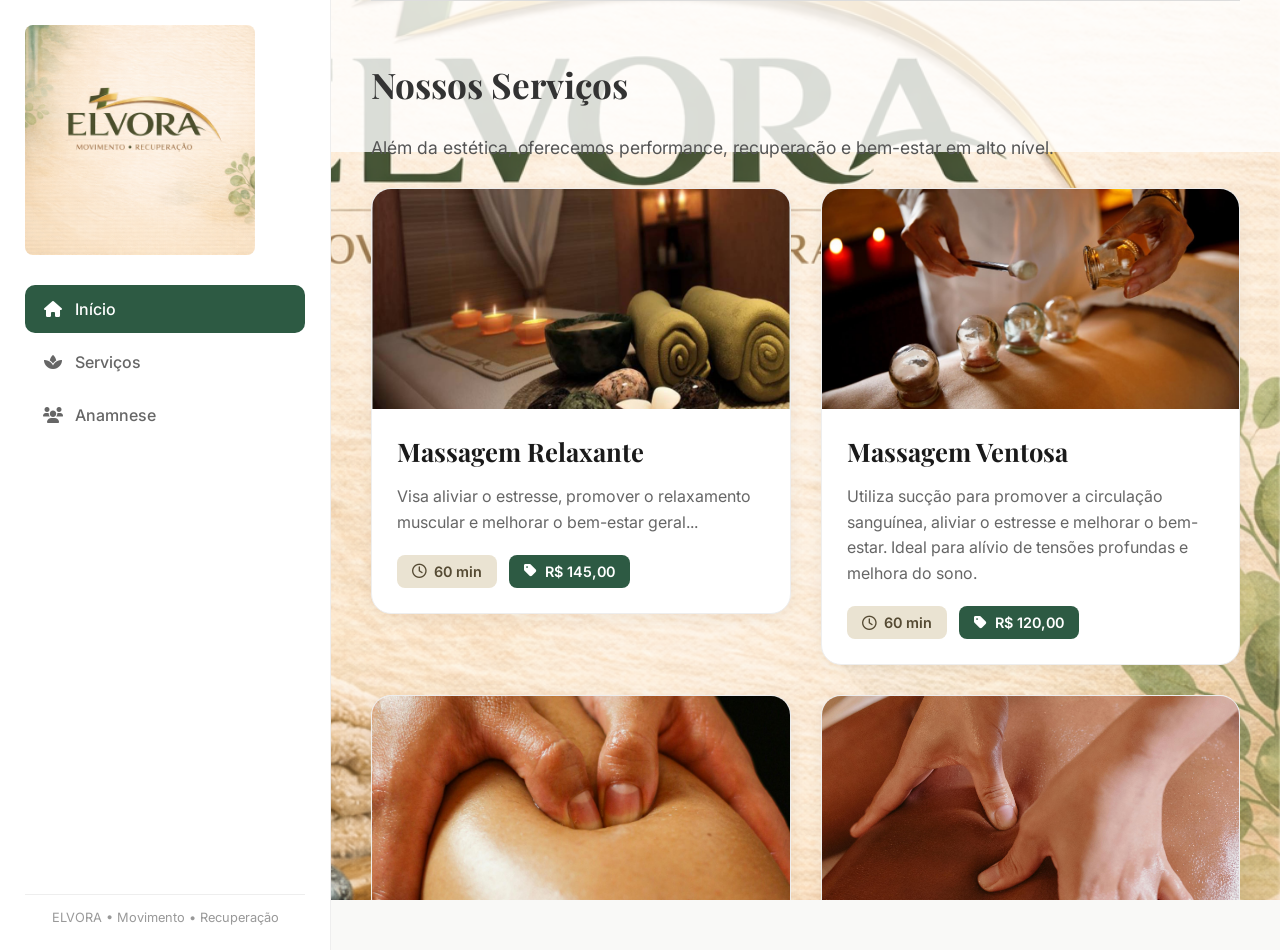
==== elvora Subir/Anamnese.html @ e9a08133 "Add files via upload" ====
﻿<!DOCTYPE html>
<html lang="pt-br">
<head>
    <meta charset="UTF-8">
    <meta name="viewport" content="width=device-width, initial-scale=1.0">
    <title>Anamnese ELVORA 2.0</title>

    <link href="https://fonts.googleapis.com/css2?family=Inter:wght@300;400;600&family=Playfair+Display:wght@700&display=swap" rel="stylesheet">
    <link rel="stylesheet" href="https://cdnjs.cloudflare.com/ajax/libs/font-awesome/6.0.0/css/all.min.css">
    <link rel="stylesheet" href="css/anamnese.css">
</head>
<body>

    <!-- MENU LATERAL -->
    <nav>
        <img src="Imagem/Logo.png" class="logo-sidebar" alt="Elvora">
            <a href="index.html" class="menu-item"><i class="fas fa-home"></i> Início</a>
            <a href="Anamnese.html" class="menu-item active"><i class="fas fa-users"></i> Anamnese</a>
        <div style="margin-top: auto; font-size: 0.7rem; color: #999; text-align: center;">ELVORA • Movimento • Recuperação</div>
    </nav>

    <main>
        <div class="container">
            <h1>Anamnese <span style="font-weight: 300; opacity: 0.5;">Inteligente</span></h1>

            <form id="anamneseForm">
                <div class="form-card">
                    <h2>Identificação</h2>
                    <div class="grid-2">
                        <div class="input-group">
                            <label>Nome Completo:</label>
                            <input type="text" name="nome" placeholder="Digite o nome do paciente" required>
                        </div>
                        <div class="input-group">
                            <label>Gênero:</label>
                            <select id="generoSelect" name="genero" onchange="atualizarImagemCorpo()">
                                <option value="masculino">Masculino</option>
                                <option value="feminino">Feminino</option>
                            </select>
                        </div>
                    </div>

                
                                  
                    <div class="grid-2">
                        <div class="input-group">
                            <label>Email:</label>
                            <input type="email" name="email" placeholder="Digite o email do paciente" required>
                        </div>
                        <div class="input-group">
                            <label>Telefone:</label>
                            <input type="tel" name="telefone" placeholder="Digite o telefone do paciente" required>
                        </div>
                    </div>


                                  
                    <div class="grid-2">    
                        <div class="input-group">
                            <label>Idade:</label>
                            <input type="number" name="idade" placeholder="Digite a idade do paciente">  
                            <p style="font-size: 0.8rem; color: #666; margin-top: 5px;">Menores de 18 anos, é obrigatório a presença dos responsáveis.</p>
                        </div>
                    </div>
                </div>  
                
                     <div></div>

                <!-- QUESTIONÁRIO DE SAÚDE (RESTAURADO) -->
                <div class="form-card">
                    <h2>Saúde e Condições</h2>

                    <div> 
                        <!-- NOVA SEÇÃO: HISTÓRICO MÉDICO ADAPTADA -->
<div class="form-card">
    <h2>Histórico e Cuidados Especiais</h2>

    <div class="input-group">
        <label>Você tem alguma condição médica pré-existente?</label>
        <div class="grid-2" style="margin-bottom: 15px;">
            <label class="checkbox-item">
                <input type="radio" name="condicao_medica" value="sim"> Sim
            </label>
            <label class="checkbox-item">
                <input type="radio" name="condicao_medica" value="nao"> Não
                
            </label>
        </div>
    </div>

    

    <div class="input-group">
        <label>Se sim, por favor, descreva sua condição médica:</label>
        <textarea name="descricao_condicao_medica" rows="3" placeholder="Descreva sua condição médica aqui..."></textarea>
         
    </div>

    <div class="grid-2" style="margin-top: 20px;">
        <div class="input-group">
            <label>Você está grávida?</label>
            <div class="grid-2">
                <label class="checkbox-item">
                    <input type="radio" name="gravidez" value="sim"> Sim
                </label>
                <label class="checkbox-item">
                    <input type="radio" name="gravidez" value="nao" checked> Não
                </label>
            </div>
        </div>

        <div class="input-group">
            <label>Tem alergia a óleos ou cremes?</label>
            <div class="grid-2">
                <label class="checkbox-item">
                    <input type="radio" name="alergias" value="sim"> Sim
                </label>
                <label class="checkbox-item">
                    <input type="radio" name="alergias" value="nao" checked> Não
                </label>
            </div>
        </div>
    </div>
</div>


                    </div>
                    
                    <div class="section-title">MUSCULAR / ÓSSEO</div>
                    <div class="checkbox-grid">
                        <label class="checkbox-item"><input type="checkbox"> Tendinite ou Bursite</label>
                        <label class="checkbox-item"><input type="checkbox"> Artrite ou Gota</label>
                        <label class="checkbox-item"><input type="checkbox"> Fibromialgia</label>
                        <label class="checkbox-item"><input type="checkbox"> Osteoporose</label>
                        <label class="checkbox-item"><input type="checkbox"> Hérnia de Disco</label>
                        <label class="checkbox-item"><input type="checkbox"> Nenhuma das opções acima</label>
                    </div>

                    <div class="section-title">SISTEMA NERVOSO</div>
                    <div class="checkbox-grid">
                        <label class="checkbox-item"><input type="checkbox"> Herpes Zoster</label>
                        <label class="checkbox-item"><input type="checkbox"> Dor de cabeça</label>
                        <label class="checkbox-item"><input type="checkbox"> Dor Crônica</label>
                        <label class="checkbox-item"><input type="checkbox"> Esclerose múltipla</label>
                        <label class="checkbox-item"><input type="checkbox"> Parkinson / Lúpus</label>
                    </div>

                    <div class="section-title">EMOCIONAL / MENTAL</div>
                    <div class="checkbox-grid">
                        <label class="checkbox-item"><input type="checkbox"> Ansiedade / Estresse</label>
                        <label class="checkbox-item"><input type="checkbox"> Depressão</label>
                        <label class="checkbox-item"><input type="checkbox"> Distúrbios alimentares</label>
                    </div>

                    <div class="section-title">CIRCULATÓRIO</div>
                    <div class="checkbox-grid">
                        <label class="checkbox-item"><input type="checkbox"> Pressão alta</label>
                        <label class="checkbox-item"><input type="checkbox"> Linfodema ou Edemas</label>
                        <label class="checkbox-item"><input type="checkbox"> Trombose ou Embolia</label>
                    </div>
                </div>

                <div class="form-card">
                    <h2>Mapa Corporal</h2>
                    <p style="color: #666; margin-bottom: 25px;">Toque diretamente no boneco para indicar os pontos de dor ou tensão.</p>
                    
                    <div class="map-section">
                        <div class="view-selector">
                            <button type="button" id="btnFrente" class="view-btn active" onclick="trocarVista('frente')">Frente</button>
                            <button type="button" id="btnCostas" class="view-btn" onclick="trocarVista('costas')">Costas</button>
                        </div>

                        <div class="body-map-container" id="mapaContainer">
                            <img src="Imagem/Corpo masculino frente.png" id="imgBoneco" class="body-image">
                            
                            <!-- PONTOS FRENTE -->
                            <div class="hotspot frente" data-area="Pescoço" data-side="Frente" onclick="togglePonto(this)"></div>
                            <div class="hotspot frente" data-area="Ombro D" data-side="Frente" onclick="togglePonto(this)"></div>
                            <div class="hotspot frente" data-area="Ombro E" data-side="Frente" onclick="togglePonto(this)"></div>                            
                            <div class="hotspot frente" data-area="Abdômen" data-side="Frente" onclick="togglePonto(this)"></div>
                            <div class="hotspot frente" data-area="Braço D" data-side="Frente" onclick="togglePonto(this)"></div>
                            <div class="hotspot frente" data-area="Braço E" data-side="Frente" onclick="togglePonto(this)"></div>
                            <div class="hotspot frente" data-area="Quadríceps D" data-side="Frente" onclick="togglePonto(this)"></div>
                            <div class="hotspot frente" data-area="Quadríceps E" data-side="Frente" onclick="togglePonto(this)"></div>
                            <div class="hotspot frente" data-area="Mão D" data-side="Frente" onclick="togglePonto(this)"></div>
                            <div class="hotspot frente" data-area="Mão E" data-side="Frente" onclick="togglePonto(this)"></div>
                            <div class="hotspot frente" data-area="Pé D" data-side="Frente" onclick="togglePonto(this)"></div>
                            <div class="hotspot frente" data-area="Pé E" data-side="Frente" onclick="togglePonto(this)"></div>

                            <!-- PONTOS COSTAS (Iniciam escondidos via JS) -->
                            <div class="hotspot costas" data-area="Pescoço" data-side="Costas" onclick="togglePonto(this)" style="display: none;"></div>
                            <div class="hotspot costas" data-area="Lombar" data-side="Costas" onclick="togglePonto(this)" style="display: none;"></div>
                            <div class="hotspot costas" data-area="Escápula D" data-side="Costas" onclick="togglePonto(this)" style="display: none;"></div>
                            <div class="hotspot costas" data-area="Escápula E" data-side="Costas" onclick="togglePonto(this)" style="display: none;"></div>
                            <div class="hotspot costas" data-area="Glúteo D" data-side="Costas" onclick="togglePonto(this)" style="display: none;"></div>
                            <div class="hotspot costas" data-area="Glúteo E" data-side="Costas" onclick="togglePonto(this)" style="display: none;"></div>
                            <div class="hotspot costas" data-area="Panturilha D" data-side="Costas" onclick="togglePonto(this)" style="display: none;"></div>
                            <div class="hotspot costas" data-area="Panturilha E" data-side="Costas" onclick="togglePonto(this)" style="display: none;"></div>
                        </div>

                        <p id="areaSelecionada" style="margin-top: 15px; font-weight: bold; color: var(--verde-elvora);"></p>
                    </div>
                </div>

                <button type="submit" class="btn-enviar">Salvar e enviar para confirmação</button>
                <p style="font-size: 0.8rem; color: #666; margin-top: 10px;">Após salvar, você será direcionado ao WhatsApp. O agendamento será confirmado por telefone.</p>
            </form>
        </div>
    </main>
    <script src="js/anamnese.js"></script>
</body>
</html>
---- elvora Subir/css/anamnese.css ----
﻿        :root {
            --verde-elvora: #2D5A43;
            --verde-claro: rgba(45, 90, 67, 0.1);
            --dourado: #C6B00A;
            --texto: #333;
        }

        body {
            font-family: 'Inter', sans-serif;
            margin: 0;
            display: flex;
            height: 100vh;
            overflow: hidden;
            background-color: #f9f9f7;
        }

        /* MENU LATERAL */
        nav {
            width: 280px;
            background: white;
            border-right: 1px solid #eee;
            display: flex;
            flex-direction: column;
            padding: 25px;
            z-index: 10;
        }

        .logo-sidebar { width: 100%; max-width: 220px; margin-bottom: 30px; }

        .menu-item {
            text-decoration: none; color: #666; padding: 12px 15px; margin-bottom: 5px;
            border-radius: 10px; display: flex; align-items: center; font-weight: 500; transition: 0.3s;
        }

        .menu-item.active { background-color: var(--verde-elvora); color: white; }
        .menu-item i { margin-right: 12px; width: 20px; text-align: center; }
        .menu-item:hover:not(.active) { background-color: var(--verde-claro); color: var(--verde-elvora); }

        /* ÁREA PRINCIPAL */
        main {
            flex: 1; padding: 40px; overflow-y: auto; position: relative;
            background-image: url('../Imagem/chat GPT fundo.png');
            background-size: cover; background-position: center; background-attachment: fixed;
        }

        main::before {
            content: ""; position: absolute; top: 0; left: 0; right: 0; bottom: 0;
            background: rgba(255, 255, 255, 0.88); z-index: 1;
        }

        .container { position: relative; z-index: 2; max-width: 900px; margin: 0 auto; }

        .form-card {
            background: white; padding: 35px; border-radius: 20px;
            margin-bottom: 30px; box-shadow: 0 10px 30px rgba(0,0,0,0.05); border: 1px solid #eee;
        }

        h1 { font-family: 'Playfair Display', serif; color: var(--verde-elvora); font-size: 2.5rem; margin-bottom: 10px; }
        h2 { font-family: 'Playfair Display', serif; color: var(--verde-elvora); border-bottom: 1px solid #f0f0f0; padding-bottom: 10px; margin-bottom: 25px; }

        .grid-2 { display: grid; grid-template-columns: 1fr 1fr; gap: 20px; }
        label { display: block; font-weight: 600; margin-bottom: 8px; font-size: 0.9rem; color: #555; }
        input, select, textarea { width: 100%; padding: 12px; border: 1px solid #ddd; border-radius: 10px; box-sizing: border-box; font-size: 1rem; }

        /* ESTILO DO QUESTIONÁRIO MÉDICO */
        .section-title { color: var(--dourado); font-weight: bold; text-transform: uppercase; font-size: 0.85rem; margin: 30px 0 15px; letter-spacing: 1px; }
        .checkbox-grid { display: grid; grid-template-columns: 1fr 1fr; gap: 12px; }
        .checkbox-item { display: flex; align-items: center; padding: 12px; background: #fafafa; border-radius: 10px; border: 1px solid #eee; cursor: pointer; transition: 0.2s; }
        .checkbox-item:hover { background: var(--verde-claro); }
        .checkbox-item input { margin-right: 12px; width: 20px; height: 20px; accent-color: var(--verde-elvora); }

        /* MAPA CORPORAL INTERATIVO */
        .map-section { display: flex; flex-direction: column; align-items: center; }
        
        .view-selector { display: flex; margin-bottom: 20px; border-radius: 12px; overflow: hidden; border: 1px solid #ddd; }
        .view-btn { padding: 12px 30px; border: none; background: white; cursor: pointer; font-weight: bold; transition: 0.3s; }
        .view-btn.active { background: var(--verde-elvora); color: white; }

        .body-map-container {
            position: relative;
            width: 320px; 
            height: 600px;
            background-color: #f8f8f8;
            border-radius: 20px;
            border: 1px solid #eee;
            display: flex;
            justify-content: center;
            overflow: hidden;
        }

        .body-image {
            height: 100%;
            width: auto;
            object-fit: contain;
            user-select: none;
            pointer-events: none;
        }

        /* PONTOS DE CLIQUE (HOTSPOTS) */
        .hotspot {
            position: absolute;
            width: 35px;
            height: 35px;
            background: rgba(198, 176, 10, 0.3);
            border: 2px solid var(--dourado);
            border-radius: 50%;
            cursor: pointer;
            transition: 0.3s;
            display: flex;
            align-items: center;
            justify-content: center;
            z-index: 5;
        }

        .hotspot:hover { background: rgba(198, 176, 10, 0.6); transform: scale(1.2); }
        .hotspot.selected { background: var(--verde-elvora); border-color: white; box-shadow: 0 0 10px rgba(0,0,0,0.2); }
        .hotspot.selected::after { content: "✓"; color: white; font-size: 14px; font-weight: bold; }

        /* POSICIONAMENTO DOS PONTOS (FRENTE) */
        .hotspot.frente[data-area="Pescoço"] { top: 19%; left: 45%; }
        .hotspot.frente[data-area="Ombro D"] { top: 19%; left: 30%; }
        .hotspot.frente[data-area="Ombro E"] { top: 19%; left: 60%; }
        .hotspot.frente[data-area="Peitoral"] { top: 20%; left: 45%; }
        .hotspot.frente[data-area="Abdômen"] { top: 36%; left: 45%; }
        .hotspot.frente[data-area="Braço D"] { top: 35%; left: 22%; }
        .hotspot.frente[data-area="Braço E"] { top: 35%; left: 68%; }
        .hotspot.frente[data-area="Mão D"] { top: 50%; left: 22%; }
        .hotspot.frente[data-area="Mão E"] { top: 50%; left: 68%; }
        .hotspot.frente[data-area="Quadríceps D"] { top: 60%; left: 35%; }
        .hotspot.frente[data-area="Quadríceps E"] { top: 60%; left: 55%; }
        .hotspot.frente[data-area="Pé D"] { top: 87%; left: 30%; }
        .hotspot.frente[data-area="Pé E"] { top: 87%; left: 57%; }


        /* POSICIONAMENTO DOS PONTOS (COSTAS) */
        .hotspot.costas[data-area="Pescoço"] { top: 15%; left: 45%; }
        .hotspot.costas[data-area="Lombar"] { top: 35%; left: 45%; }
        .hotspot.costas[data-area="Escápula D"] { top: 19%; left: 33%; }
        .hotspot.costas[data-area="Escápula E"] { top: 19%; left: 57%; }
        .hotspot.costas[data-area="Glúteo D"] { top: 60%; left: 35%; }
        .hotspot.costas[data-area="Glúteo E"] { top: 60%; left: 55%; }
        .hotspot.costas[data-area="Panturilha D"] { top: 75%; left: 33%; }
        .hotspot.costas[data-area="Panturilha E"] { top: 75%; left: 55%; }
        
        .btn-enviar {
            background: var(--verde-elvora); color: white; padding: 22px; border: none; border-radius: 15px; 
            width: 100%; font-size: 1.2rem; font-weight: bold; cursor: pointer; transition: 0.3s; margin-top: 10px;
        }
        .btn-enviar:hover { transform: translateY(-3px); box-shadow: 0 10px 20px rgba(45, 90, 67, 0.2); }
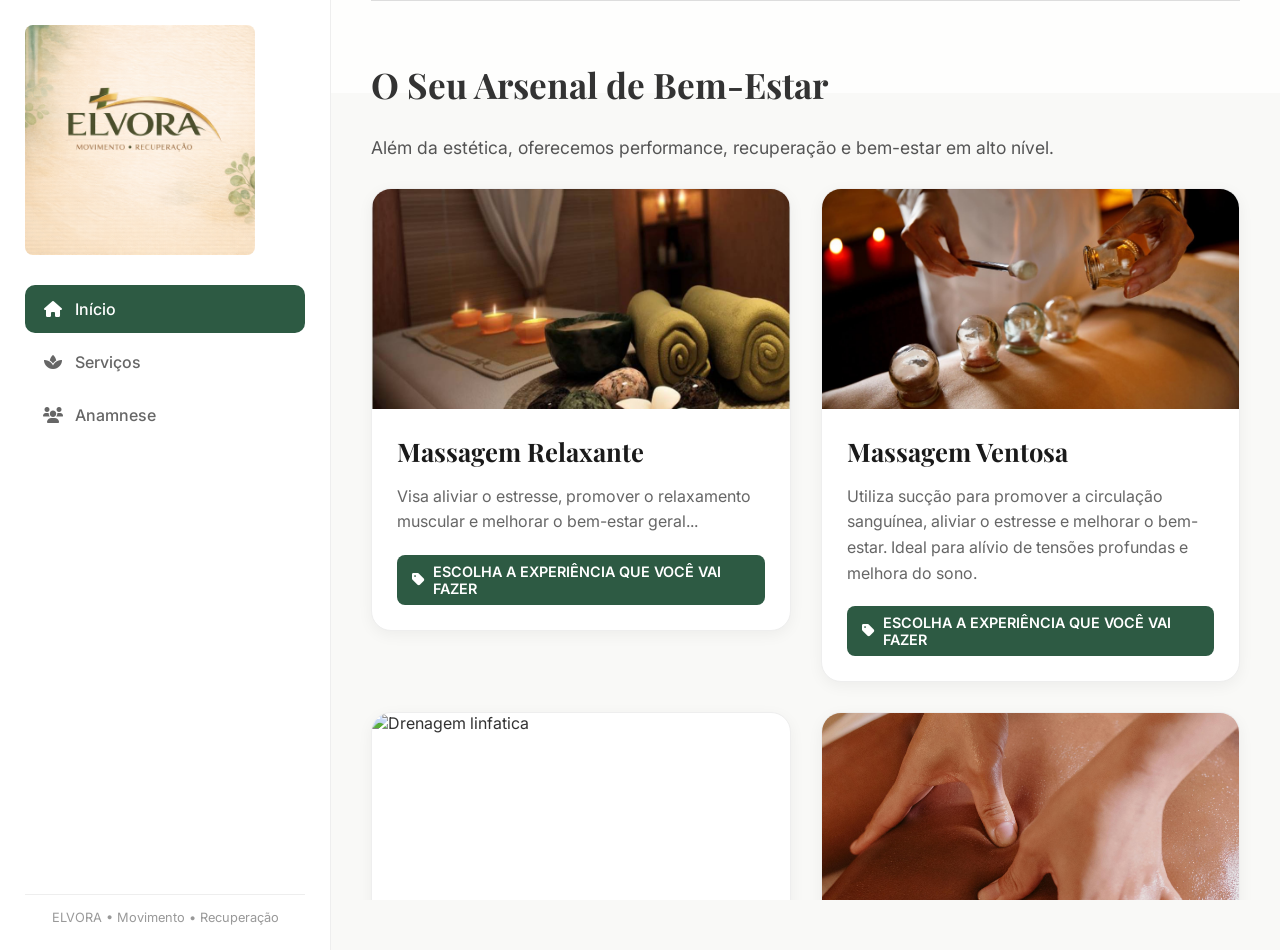
==== commit 587881d9: "Update Anamnese.html" ====
--- a/elvora Subir/Anamnese.html
+++ b/elvora Subir/Anamnese.html
@@ -13,10 +13,10 @@
 
     <!-- MENU LATERAL -->
     <nav>
-        <img src="Imagem/Logo.png" class="logo-sidebar" alt="Elvora">
-            <a href="index.html" class="menu-item"><i class="fas fa-home"></i> Início</a>
-            <a href="Anamnese.html" class="menu-item active"><i class="fas fa-users"></i> Anamnese</a>
-        <div style="margin-top: auto; font-size: 0.7rem; color: #999; text-align: center;">ELVORA • Movimento • Recuperação</div>
+        <img src="Imagem/Logo2.0.png" class="logo-sidebar" alt="Elvora">
+            <a href="index.html" class="menu-item"><i class="fas fa-home"></i> Início</a>
+            <a href="Anamnese.html" class="menu-item active"><i class="fas fa-users"></i> Anamnese</a>
+        <div style="margin-top: auto; font-size: 0.7rem; color: #999; text-align: center;">ELVORA • Movimento • Recuperação</div>
     </nav>
 
     <main>
@@ -29,7 +29,7 @@
                     <div class="grid-2">
                         <div class="input-group">
                             <label>Nome Completo:</label>
-                            <input type="text" name="nome" placeholder="Digite o nome do paciente" required>
+                            <input type="text" name="nome" placeholder="Digite o nome do paciente" required>
                         </div>
                         <div class="input-group">
                             <label>Gênero:</label>
@@ -45,11 +45,11 @@
                     <div class="grid-2">
                         <div class="input-group">
                             <label>Email:</label>
-                            <input type="email" name="email" placeholder="Digite o email do paciente" required>
+                            <input type="email" name="email" placeholder="Digite o email do paciente" required>
                         </div>
                         <div class="input-group">
                             <label>Telefone:</label>
-                            <input type="tel" name="telefone" placeholder="Digite o telefone do paciente" required>
+                            <input type="tel" name="telefone" placeholder="Digite o telefone do paciente" required>
                         </div>
                     </div>
 
@@ -202,9 +202,9 @@
                     </div>
                 </div>
 
-                <button type="submit" class="btn-enviar">Salvar e enviar para confirmação</button>
-                <p style="font-size: 0.8rem; color: #666; margin-top: 10px;">Após salvar, você será direcionado ao WhatsApp. O agendamento será confirmado por telefone.</p>
-            </form>
+                <button type="submit" class="btn-enviar">Salvar e enviar para confirmação</button>
+                <p style="font-size: 0.8rem; color: #666; margin-top: 10px;">Após salvar, você será direcionado ao WhatsApp. O agendamento será confirmado por telefone.</p>
+            </form>
         </div>
     </main>
     <script src="js/anamnese.js"></script>
--- a/elvora Subir/css/anamnese.css
+++ b/elvora Subir/css/anamnese.css
@@ -1,4 +1,4 @@
-﻿        :root {
+﻿              :root {
             --verde-elvora: #2D5A43;
             --verde-claro: rgba(45, 90, 67, 0.1);
             --dourado: #C6B00A;
@@ -39,7 +39,7 @@
         /* ÁREA PRINCIPAL */
         main {
             flex: 1; padding: 40px; overflow-y: auto; position: relative;
-            background-image: url('../Imagem/chat GPT fundo.png');
+            background-image: url('../Imagem/chat GPT fundo.png');
             background-size: cover; background-position: center; background-attachment: fixed;
         }
 
@@ -147,3 +147,78 @@
             width: 100%; font-size: 1.2rem; font-weight: bold; cursor: pointer; transition: 0.3s; margin-top: 10px;
         }
         .btn-enviar:hover { transform: translateY(-3px); box-shadow: 0 10px 20px rgba(45, 90, 67, 0.2); }
+
+        @media (max-width: 820px) {
+            body {
+                display: block;
+                height: auto;
+                min-height: 100vh;
+                overflow: auto;
+            }
+
+            nav {
+                width: 100%;
+                box-sizing: border-box;
+                border-right: 0;
+                border-bottom: 1px solid #eee;
+                padding: 14px;
+                flex-direction: row;
+                flex-wrap: wrap;
+                align-items: center;
+                gap: 8px;
+            }
+
+            .logo-sidebar {
+                width: 78px;
+                margin: 0 8px 0 0;
+            }
+
+            .menu-item {
+                margin: 0;
+                padding: 10px 12px;
+                border-radius: 8px;
+                font-size: 0.9rem;
+            }
+
+            .menu-item i {
+                margin-right: 8px;
+            }
+
+            nav > div:last-child {
+                display: none;
+            }
+
+            main {
+                min-height: auto;
+                padding: 24px 16px;
+                overflow: visible;
+                background-attachment: scroll;
+            }
+
+            main::before {
+                position: fixed;
+            }
+
+            h1 {
+                font-size: 2rem;
+            }
+
+            .form-card {
+                padding: 22px 16px;
+                border-radius: 14px;
+            }
+
+            .grid-2,
+            .checkbox-grid {
+                grid-template-columns: 1fr;
+            }
+
+            .view-btn {
+                padding: 11px 22px;
+            }
+
+            .body-map-container {
+                width: min(320px, 100%);
+                height: 560px;
+            }
+        }
